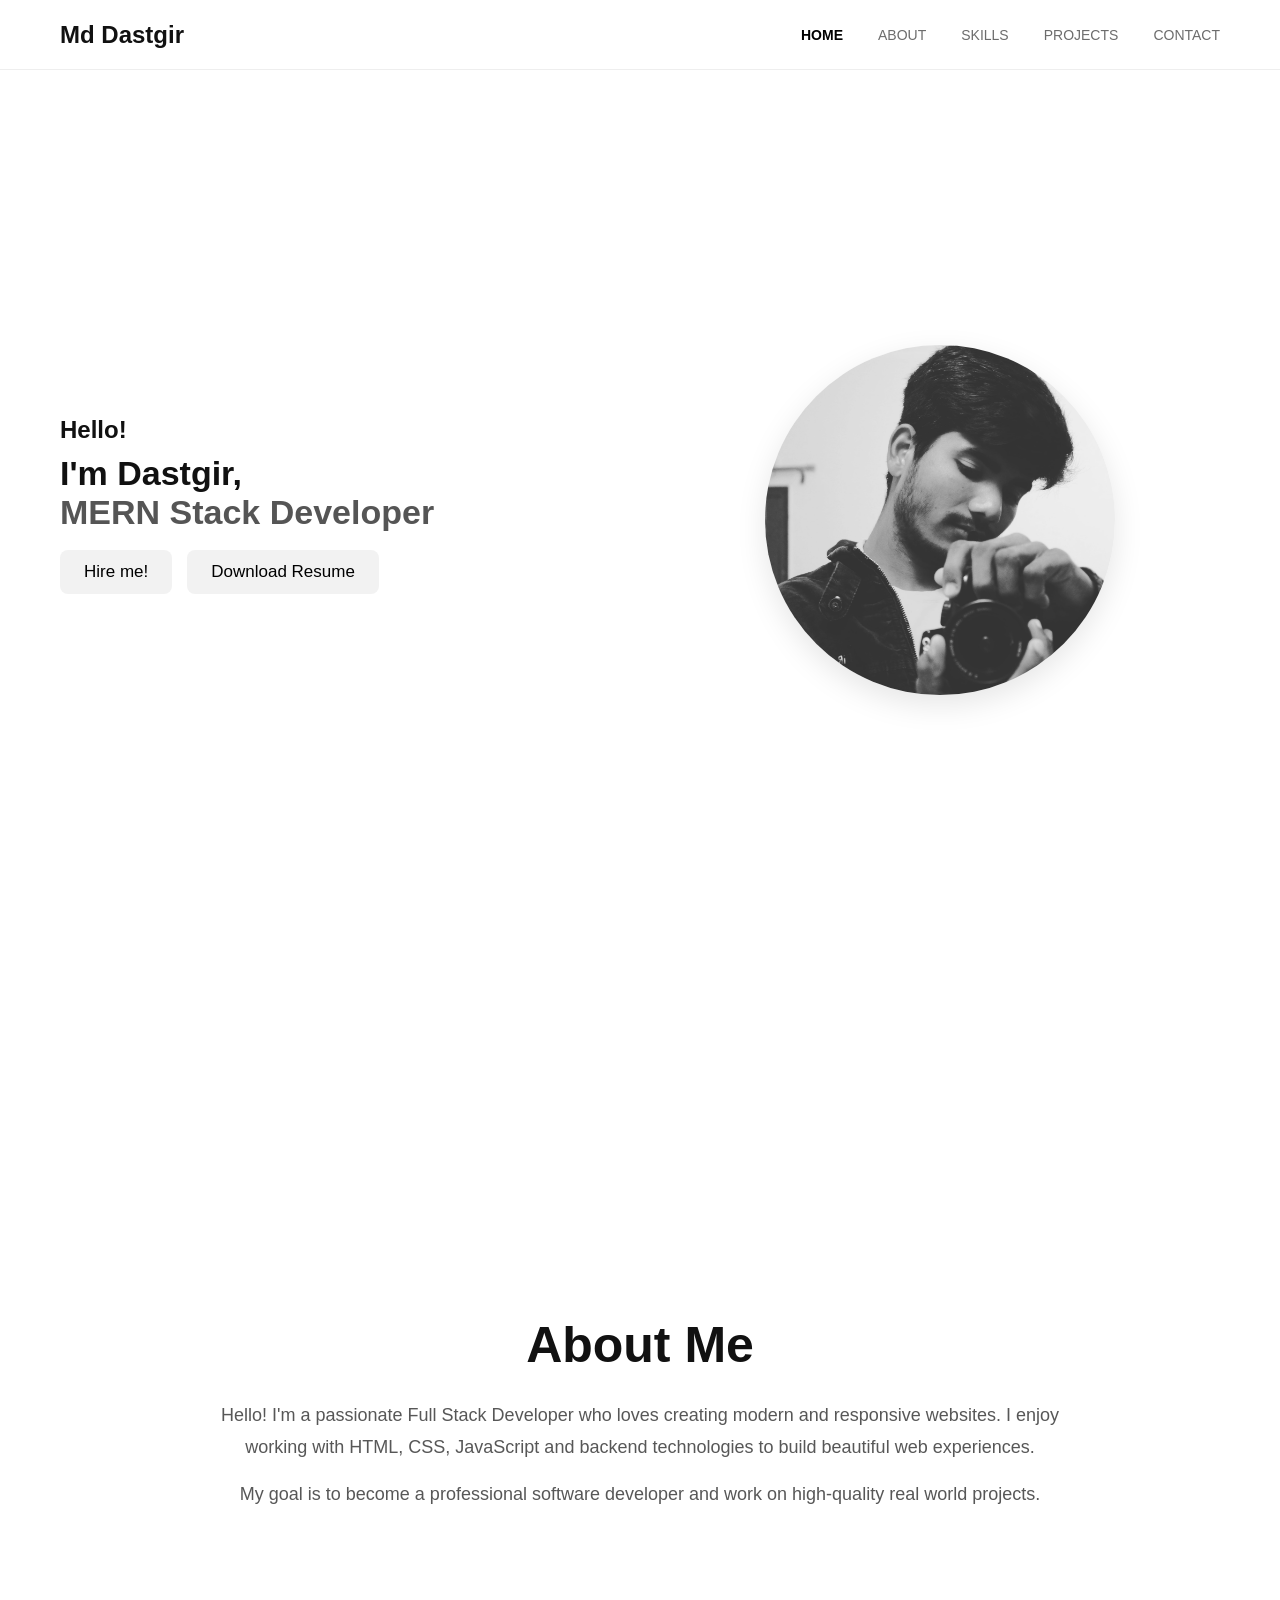
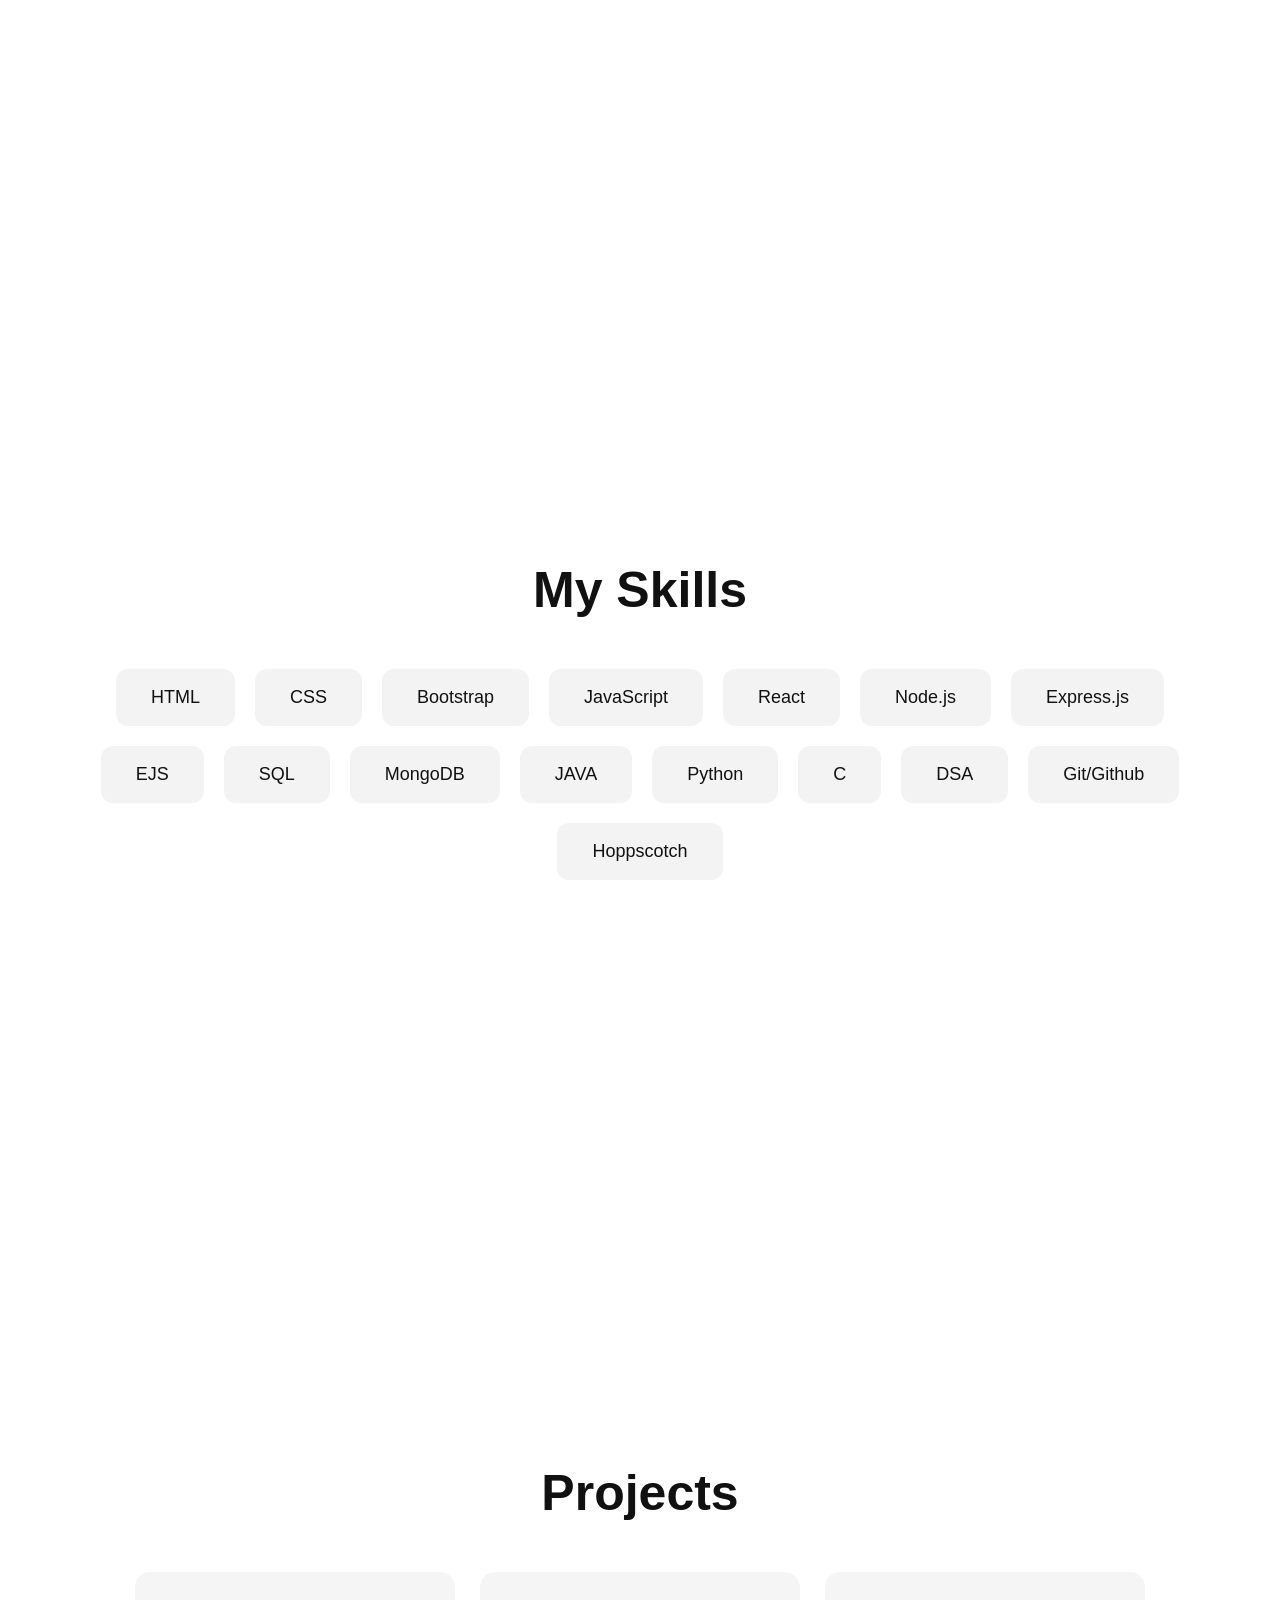
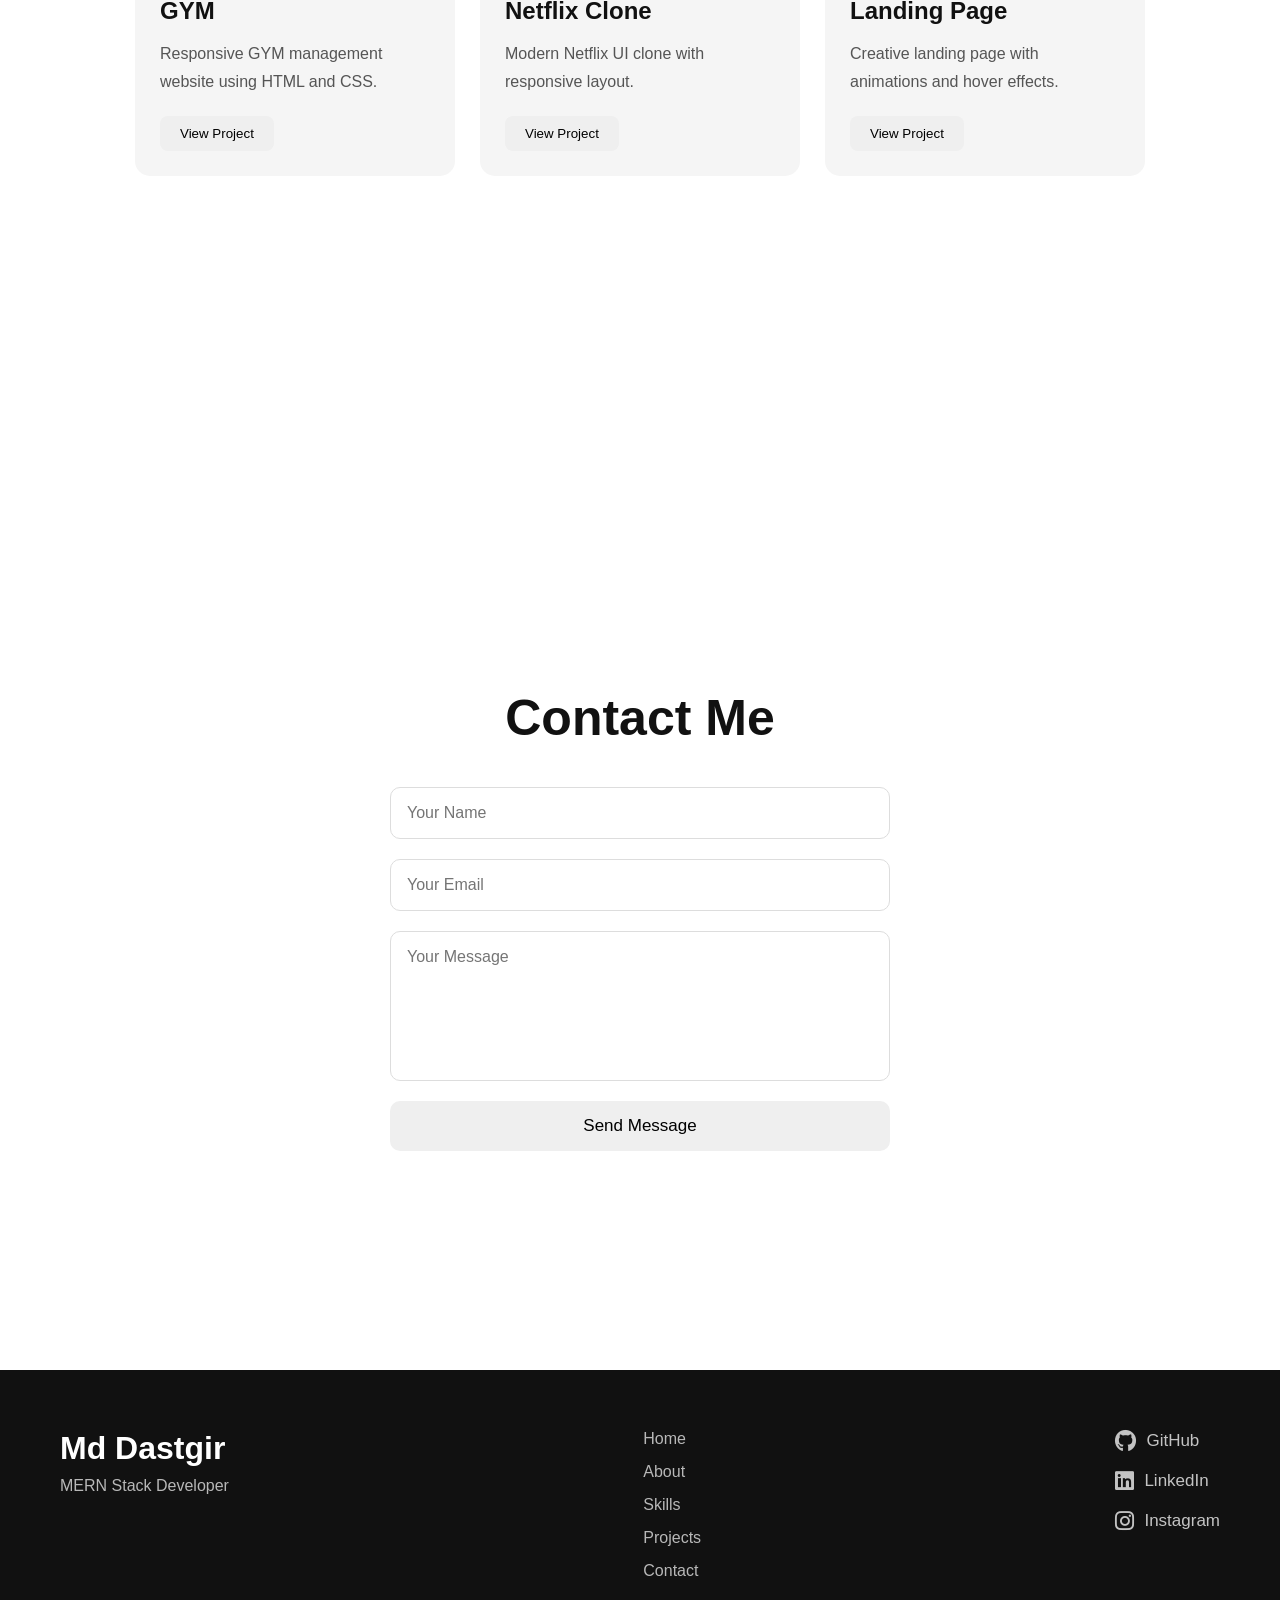
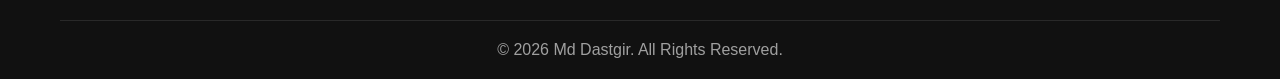
==== index.html @ e944883c "This is the first commit for this project" ====
<!DOCTYPE html>
<html lang="en">
<head>
    <meta charset="UTF-8">
    <meta name="viewport" content="width=device-width, initial-scale=1.0">
    <title>my-portfolio</title>
    <link rel="stylesheet" href="https://cdnjs.cloudflare.com/ajax/libs/font-awesome/6.5.1/css/all.min.css">
    <link rel="stylesheet" href="style.css">
</head>
<body>
    <!-- Header Section -->
    <header>
        <div><h2>Md Dastgir</h2></div>
        <nav>
            <a href="#home" id="active">HOME</a>
            <a href="#about">ABOUT</a>
            <a href="#skills">SKILLS</a>
            <a href="#projects">PROJECTS</a> 
            <a href="#contact">CONTACT</a>
        </nav>
    </header>

    <!-- Home Section -->
     <section id="home">
        <div style="width: 50%;">
            <div class="content">
                <h2 style="margin-bottom: 10px;">Hello!</h2>
                <h1>I'm Dastgir, <br> <span>MERN Stack Developer</span></h1>
                <!-- <p>
                    Passionate full stack developer focused on creating modern,
                    responsive and user-friendly websites using MERN technologies.
                    I love building creative and real-world web applications.
                </p> -->
            </div>
            <div class="ctabtn">
                <button>Hire me!</button>
                <button>Download Resume</button>
            </div>
        </div>
        <div style="width: 50%;" class="image">
            <img src="my_image.jpg" alt="">
        </div>
     </section>


     <!-- About Section -->
    <section id="about">

        <div class="about-content">
            <h1>About Me</h1>

            <p>
                Hello! I'm a passionate Full Stack Developer who loves creating
                modern and responsive websites. I enjoy working with HTML, CSS,
                JavaScript and backend technologies to build beautiful web
                experiences.
            </p>

            <p>
                My goal is to become a professional software developer and work on
                high-quality real world projects.
            </p>
        </div>

    </section>


    <!-- Skills Section -->
    <section id="skills">

        <div class="skills-content">
            <h1>My Skills</h1>

            <div class="skill-box">

                <div class="skill-card">HTML</div>
                <div class="skill-card">CSS</div>
                <div class="skill-card">Bootstrap</div>
                <div class="skill-card">JavaScript</div>
                <div class="skill-card">React</div>
                <div class="skill-card">Node.js</div>
                <div class="skill-card">Express.js</div>
                <div class="skill-card">EJS</div>
                <div class="skill-card">SQL</div>
                <div class="skill-card">MongoDB</div>
                <div class="skill-card">JAVA</div>
                <div class="skill-card">Python</div>
                <div class="skill-card">C</div>
                <div class="skill-card">DSA</div>
                <div class="skill-card">Git/Github</div>
                <div class="skill-card">Hoppscotch</div>

            </div>
        </div>

    </section>


    <!-- Projects Section -->
    <section id="projects">

        <div class="projects-content">

            <h1>Projects</h1>

            <div class="project-container">

                <div class="project-card">
                    <h2>GYM</h2>

                    <p>
                        Responsive GYM management website using HTML and CSS.
                    </p>

                    <a href="https://gym-website-page.netlify.app/" target="_blank"><button>View Project</button></a>
                </div>

                <div class="project-card">
                    <h2>Netflix Clone</h2>

                    <p>
                        Modern Netflix UI clone with responsive layout.
                    </p>

                    <button>View Project</button>
                </div>

                <div class="project-card">
                    <h2>Landing Page</h2>

                    <p>
                        Creative landing page with animations and hover effects.
                    </p>

                    <button>View Project</button>
                </div>

            </div>

        </div>

    </section>


    <!-- Contact Section -->
    <section id="contact">

        <div class="contact-content">

            <h1>Contact Me</h1>

            <form>

                <input type="text" placeholder="Your Name">

                <input type="email" placeholder="Your Email">

                <textarea placeholder="Your Message"></textarea>

                <button type="submit">Send Message</button>

            </form>

        </div>

    </section>


    <!-- Footer Section -->
    <footer>

        <div class="footer-content">

            <div class="footer-logo">
                <h2>Md Dastgir</h2>
                <p>MERN Stack Developer</p>
            </div>

            <div class="footer-links">
                <a href="#home">Home</a>
                <a href="#about">About</a>
                <a href="#skills">Skills</a>
                <a href="#projects">Projects</a>
                <a href="#contact">Contact</a>
            </div>

            <div class="footer-social">

                <a href="https://github.com/md-dastgir" target="_blank">
                    <i class="fa-brands fa-github"></i> GitHub
                </a>

                <a href="https://www.linkedin.com/in/md-dastgir" target="_blank">
                    <i class="fa-brands fa-linkedin"></i> LinkedIn
                </a>

                <a href="https://www.instagram.com/itsme_atif89?igsh=MXRnMnp3eXRrcmNwdQ%3D%3D&utm_source=qr" target="_blank">
                    <i class="fa-brands fa-instagram"></i> Instagram
                </a>

            </div>

        </div>

        <div class="footer-bottom">
            <p>© 2026 Md Dastgir. All Rights Reserved.</p>
        </div>

    </footer>
</body>
</html>
---- style.css ----
/* =========================
   Global Styling
========================= */

*{
    margin: 0;
    padding: 0;
    box-sizing: border-box;
    font-family: 'Segoe UI', Tahoma, Geneva, Verdana, sans-serif;
}

html{
    scroll-behavior: smooth;
}

body{
    background: #ffffff;
    color: #111;
}


/* =========================
   Header
========================= */

header{
    width: 100%;
    height: 70px;

    display: flex;
    justify-content: space-between;
    align-items: center;

    padding: 0px 60px;

    position: sticky;
    top: 0;

    background: rgba(255,255,255,0.55);
    backdrop-filter: blur(10px);

    border-bottom: 1px solid #eee;

    z-index: 1000;
}

.logo h1{
    font-size: 28px;
    cursor: pointer;
}

header nav{
    display: flex;
    gap: 35px;
}

nav a{
    text-decoration: none;
    color: rgba(45,45,45,0.7);

    font-size: 14px;

    transition:
        color 0.3s ease,
        transform 0.3s ease;
}

nav a#active{
    color: black;
    font-weight: 600;
}

nav a:hover{
    color: black;
    transform: scale(1.05);
}


/* =========================
   Common Section Styling
========================= */

section{
    min-height: 100vh;
    padding: 90px 60px;
}


/* =========================
   Home Section
========================= */

#home{
    display: flex;
    justify-content: space-between;
    align-items: center;

    gap: 40px;
}

.content{
    width: 50%;
    margin-top: 50px;
}

/* Name + Profession */

.content h1{
    font-size: 34px;
    font-weight: 700;
    white-space: nowrap;
    margin-bottom: 18px;
}

/* MERN Stack Developer Color */
.content span{
    color: #555;
}

/* Paragraph */

.content p{
    width: 150%;

    font-size: 16px;
    line-height: 24px;

    color: rgba(45,45,45,0.8);

    margin-bottom: 30px;
}


/* Buttons */

.ctabtn{
    display: flex;
    gap: 15px;
    margin-bottom: 80px;
}

.ctabtn button{
    padding: 12px 24px;

    border: none;
    border-radius: 8px;

    font-size: 17px;
    cursor: pointer;

    background: #f2f2f2;

    transition:
        background-color 0.3s ease,
        color 0.3s ease,
        transform 0.3s ease;
}

.ctabtn button:hover{
    background: black;
    color: white;

    transform: scale(1.05);
}


/* Hero Image */

.image{
    width: 50%;

    display: flex;
    justify-content: center;
    align-items: center;
}

.image img{
    width: 350px;
    height: 350px;

    object-fit: cover;

    border-radius: 50%;

    box-shadow: 0px 10px 30px rgba(0,0,0,0.1);

    transition: transform 0.4s ease;
}

.image img:hover{
    transform: scale(1.04);
}


/* =========================
   About Section
========================= */

#about{
    display: flex;
    justify-content: center;
    align-items: center;

    text-align: center;
}

.about-content{
    width: 75%;
}

.about-content h1{
    font-size: 50px;
    margin-bottom: 25px;
}

.about-content p{
    font-size: 18px;
    line-height: 32px;

    color: rgba(45,45,45,0.8);

    margin-bottom: 15px;
}


/* =========================
   Skills Section
========================= */

#skills{
    display: flex;
    justify-content: center;
    align-items: center;

    flex-direction: column;
}

.skills-content h1{
    font-size: 50px;
    margin-bottom: 50px;

    text-align: center;
}

.skill-box{
    display: flex;
    justify-content: center;
    flex-wrap: wrap;

    gap: 20px;
}

.skill-card{
    padding: 18px 35px;

    background: #f3f3f3;

    border-radius: 12px;

    font-size: 18px;

    cursor: pointer;

    transition: all 0.3s ease;
}

.skill-card:hover{
    background: black;
    color: white;

    transform: translateY(-5px);
}


/* =========================
   Projects Section
========================= */

#projects{
    display: flex;
    justify-content: center;
    align-items: center;

    flex-direction: column;
}

.projects-content h1{
    font-size: 50px;
    margin-bottom: 50px;

    text-align: center;
}

.project-container{
    display: flex;
    justify-content: center;
    flex-wrap: wrap;

    gap: 25px;
}

.project-card{
    width: 320px;

    padding: 25px;

    border-radius: 15px;

    background: #f5f5f5;

    transition: all 0.3s ease;
}

.project-card:hover{
    transform: translateY(-8px);

    box-shadow: 0px 10px 25px rgba(0,0,0,0.08);
}

.project-card h2{
    margin-bottom: 15px;
}

.project-card p{
    line-height: 28px;

    color: rgba(45,45,45,0.8);

    margin-bottom: 20px;
}

.project-card button{
    padding: 10px 20px;

    border: none;
    border-radius: 8px;

    cursor: pointer;

    transition: all 0.3s ease;
}

.project-card button:hover{
    background: black;
    color: white;
}


/* =========================
   Contact Section
========================= */

#contact{
    display: flex;
    justify-content: center;
    align-items: center;
}

.contact-content{
    width: 500px;
}

.contact-content h1{
    font-size: 50px;

    text-align: center;

    margin-bottom: 40px;
}

form{
    display: flex;
    flex-direction: column;

    gap: 20px;
}

form input,
form textarea{
    padding: 16px;

    border: 1px solid #ddd;
    border-radius: 10px;

    outline: none;

    font-size: 16px;

    transition: border 0.3s ease;
}

form input:focus,
form textarea:focus{
    border-color: black;
}

form textarea{
    resize: none;
    height: 150px;
}

form button{
    padding: 15px;

    border: none;
    border-radius: 10px;

    font-size: 17px;

    cursor: pointer;

    transition: all 0.3s ease;
}

form button:hover{
    background: black;
    color: white;
}


/* =========================
   Responsive Design
========================= */

@media(max-width: 900px){

    header{
        padding: 0px 20px;
    }

    section{
        padding: 80px 25px;
    }

    #home{
        flex-direction: column;
        justify-content: center;

        text-align: center;
    }

    .content{
        width: 100%;
    }

    .image{
        width: 100%;
    }

    .content h1{
        font-size: 45px;
    }

    .about-content{
        width: 100%;
    }

    .ctabtn{
        justify-content: center;
    }

    .contact-content{
        width: 100%;
    }
}

/* =========================
   Footer Section
========================= */

footer{
    width: 100%;

    background: #111;
    color: white;

    padding: 60px 60px 20px;
}


/* Footer Main Content */

.footer-content{
    display: flex;
    justify-content: space-between;
    align-items: flex-start;

    flex-wrap: wrap;

    gap: 40px;

    margin-bottom: 40px;
}


/* Logo */

.footer-logo h2{
    font-size: 32px;
    margin-bottom: 10px;
}

.footer-logo p{
    color: rgba(255,255,255,0.7);
}


/* Footer Links */

.footer-links{
    display: flex;
    flex-direction: column;

    gap: 15px;
}

.footer-links a{
    text-decoration: none;
    color: rgba(255,255,255,0.7);

    transition: all 0.3s ease;
}

.footer-links a:hover{
    color: white;
    transform: translateX(5px);
}


/* Social Links */

.footer-social{
    display: flex;
    flex-direction: column;
    gap: 18px;
}

.footer-social a{
    text-decoration: none;
    color: rgba(255,255,255,0.75);

    font-size: 17px;

    display: flex;
    align-items: center;
    gap: 10px;

    transition: all 0.3s ease;
}

.footer-social a i{
    font-size: 22px;
}

.footer-social a:hover{
    color: white;
    transform: translateX(6px);
}


/* Bottom */

.footer-bottom{
    border-top: 1px solid rgba(255,255,255,0.1);

    padding-top: 20px;

    text-align: center;
}

.footer-bottom p{
    color: rgba(255,255,255,0.6);
}


/* Responsive */

@media(max-width: 768px){

    .footer-content{
        flex-direction: column;
    }

    footer{
        padding: 50px 25px 20px;
    }
}
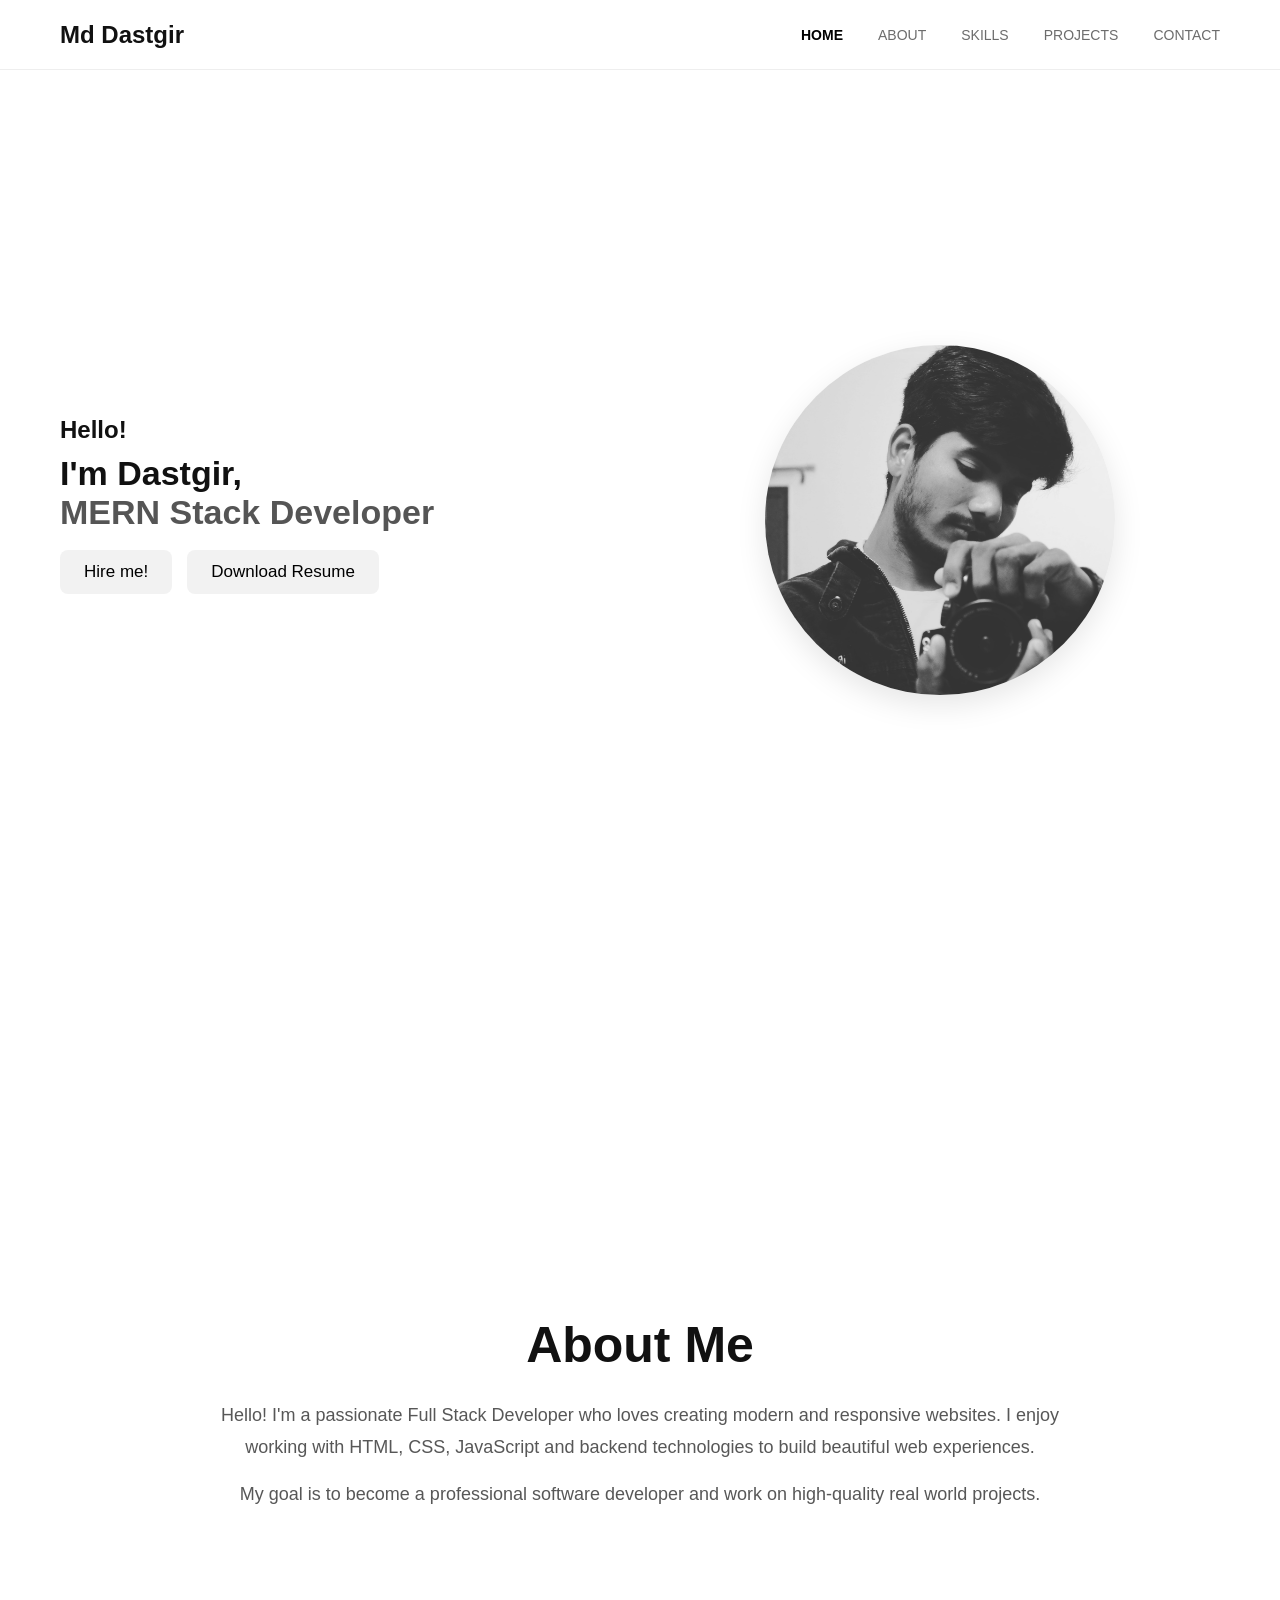
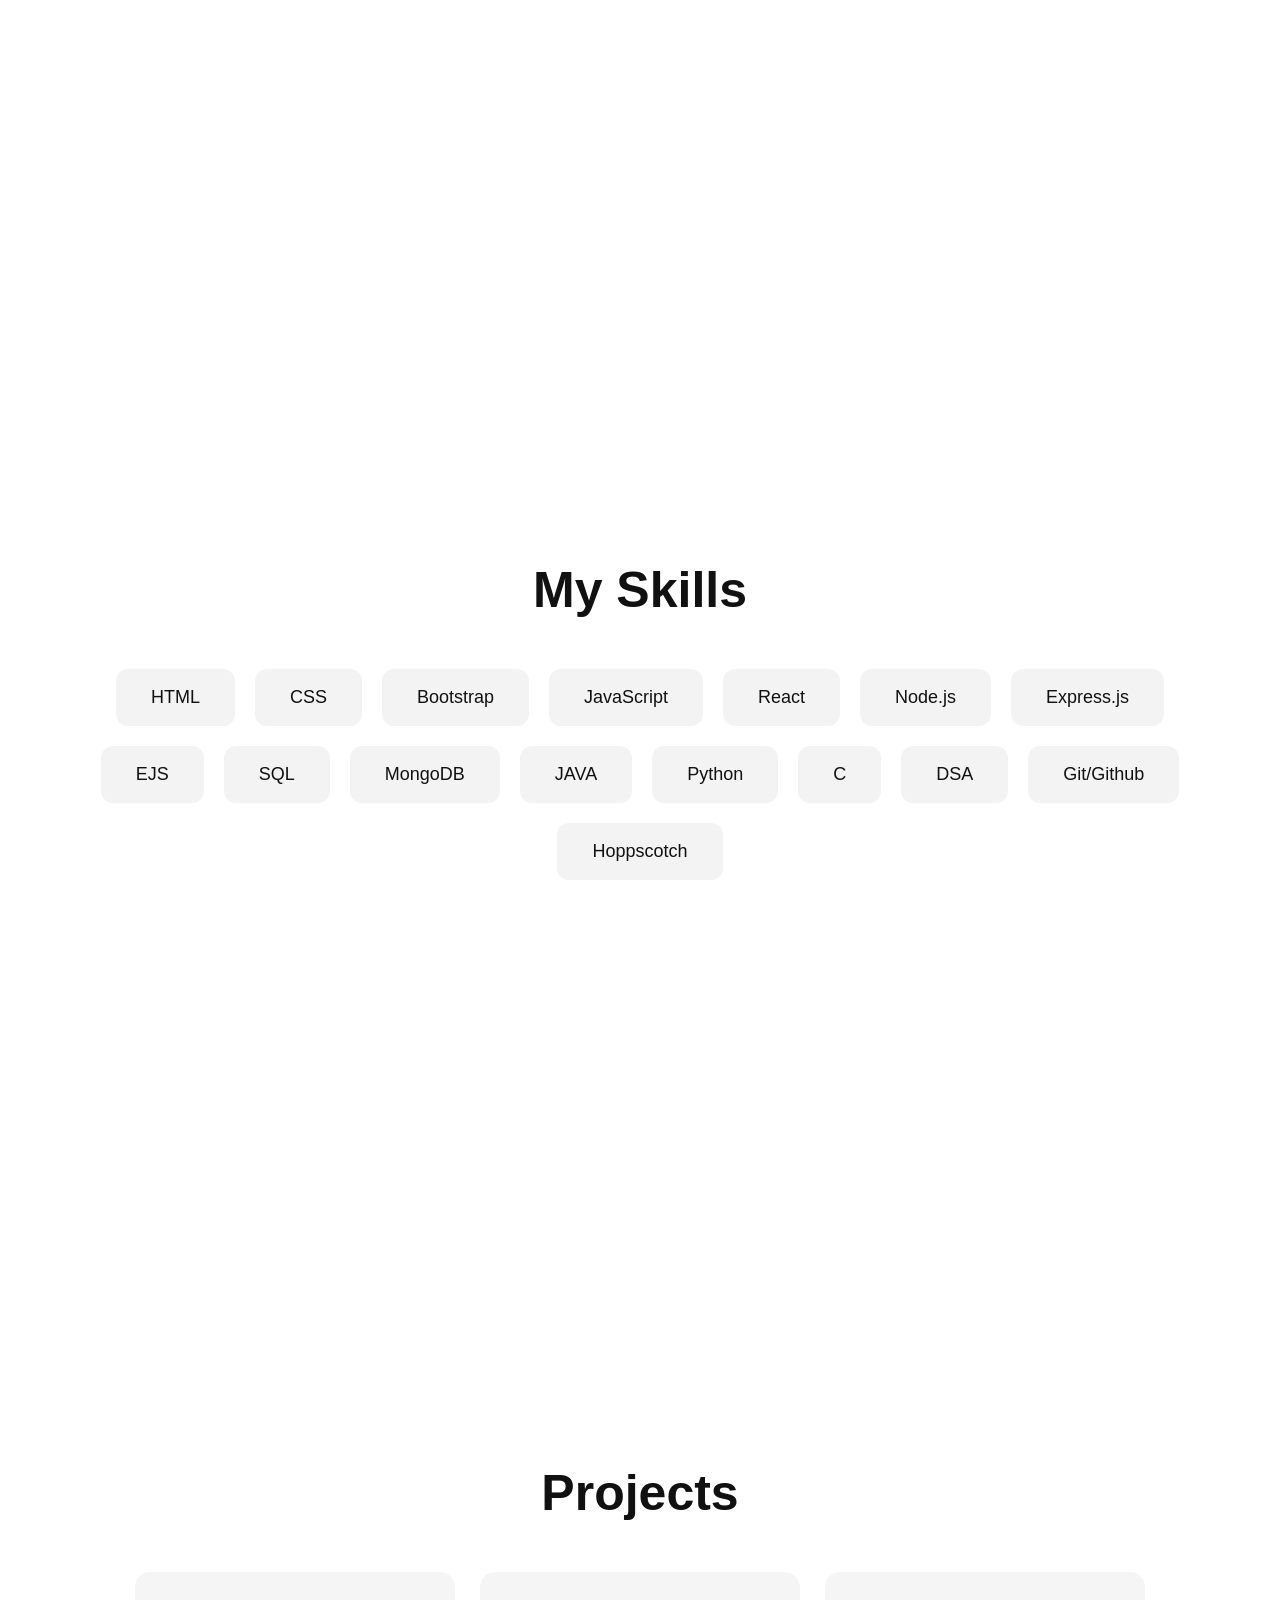
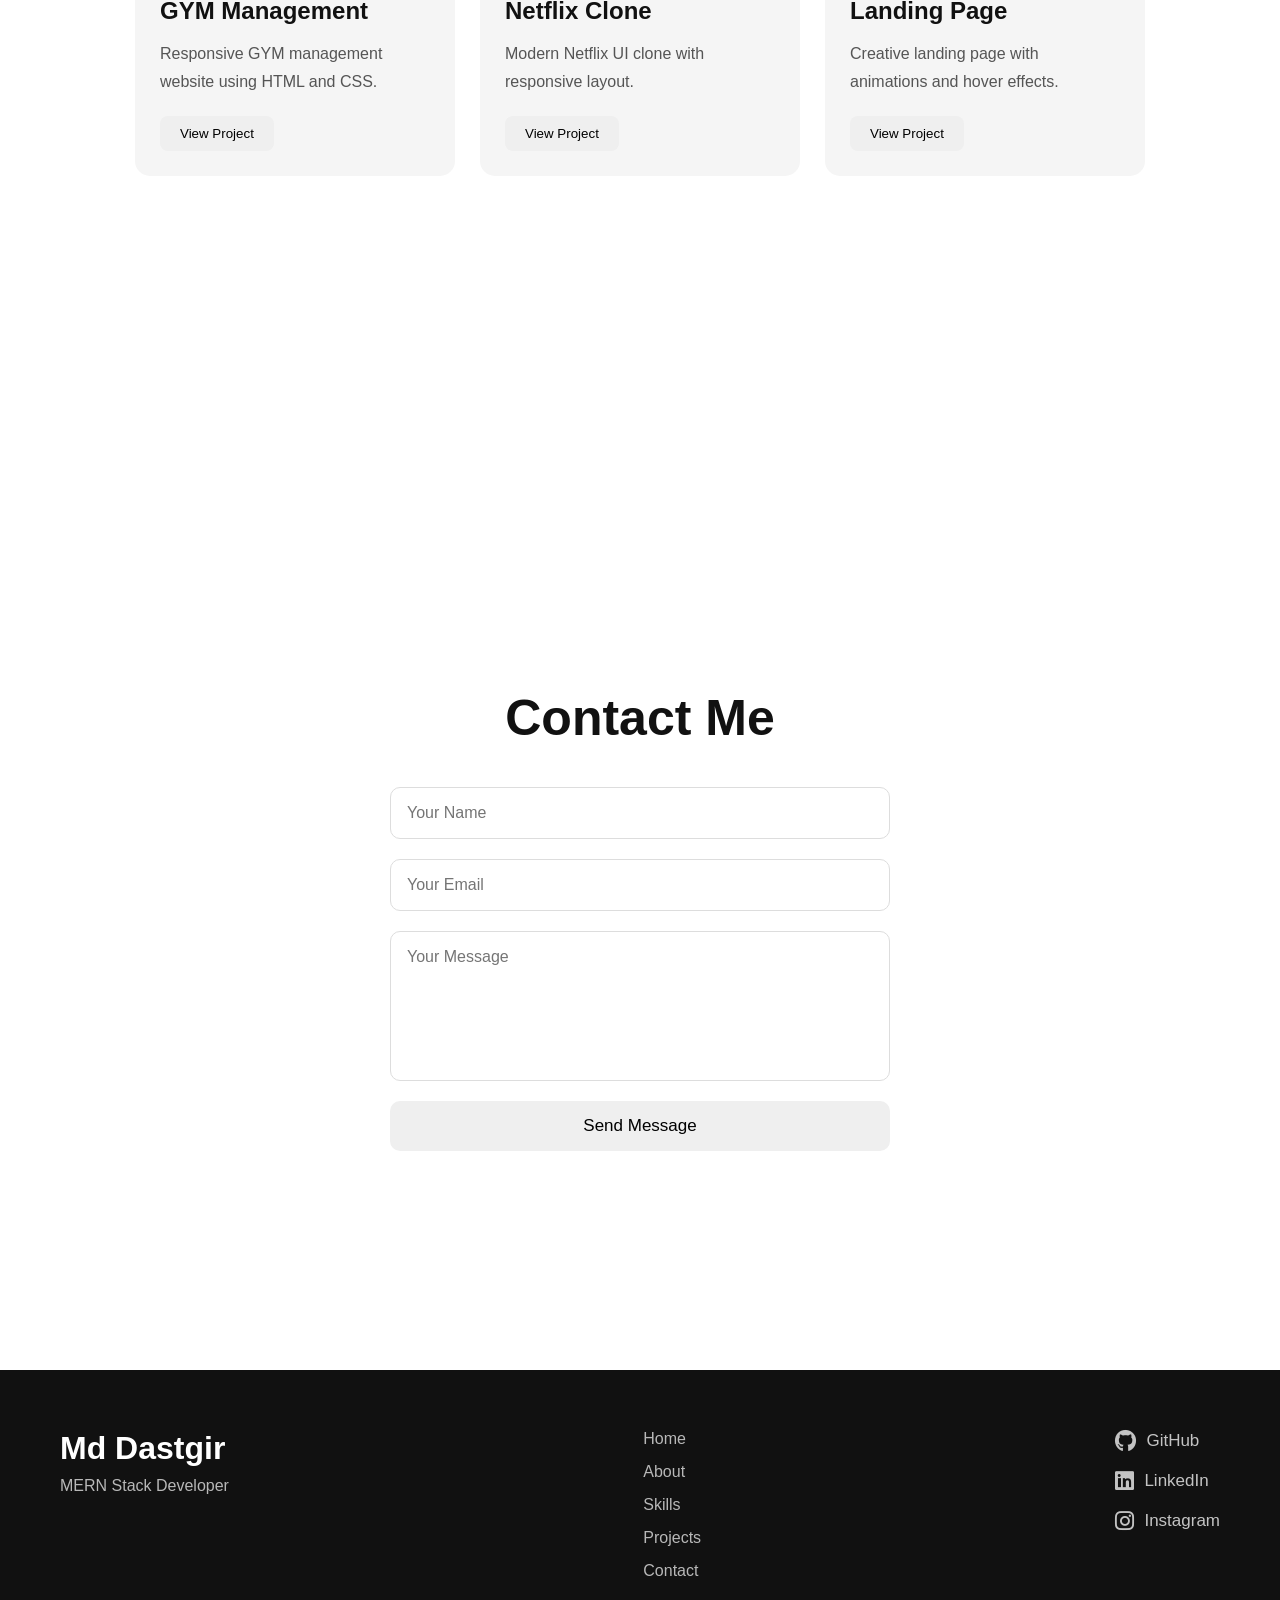
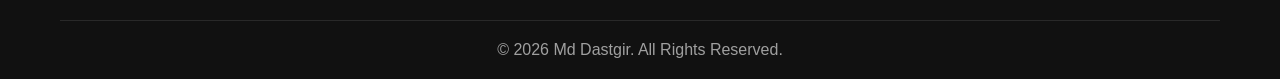
==== commit 98d0301b: "Add resume link." ====
--- a/index.html
+++ b/index.html
@@ -26,15 +26,12 @@
             <div class="content">
                 <h2 style="margin-bottom: 10px;">Hello!</h2>
                 <h1>I'm Dastgir, <br> <span>MERN Stack Developer</span></h1>
-                <!-- <p>
-                    Passionate full stack developer focused on creating modern,
-                    responsive and user-friendly websites using MERN technologies.
-                    I love building creative and real-world web applications.
-                </p> -->
             </div>
             <div class="ctabtn">
                 <button>Hire me!</button>
-                <button>Download Resume</button>
+                <a href="https://drive.google.com/file/d/1W3upZsmab03hJfw6yoPlPda-sD8tI8tz/view?usp=sharing" target="_blank">
+                    <button>Download Resume</button>
+                </a> 
             </div>
         </div>
         <div style="width: 50%;" class="image">
@@ -106,7 +103,7 @@
             <div class="project-container">
 
                 <div class="project-card">
-                    <h2>GYM</h2>
+                    <h2>GYM Management</h2>
 
                     <p>
                         Responsive GYM management website using HTML and CSS.
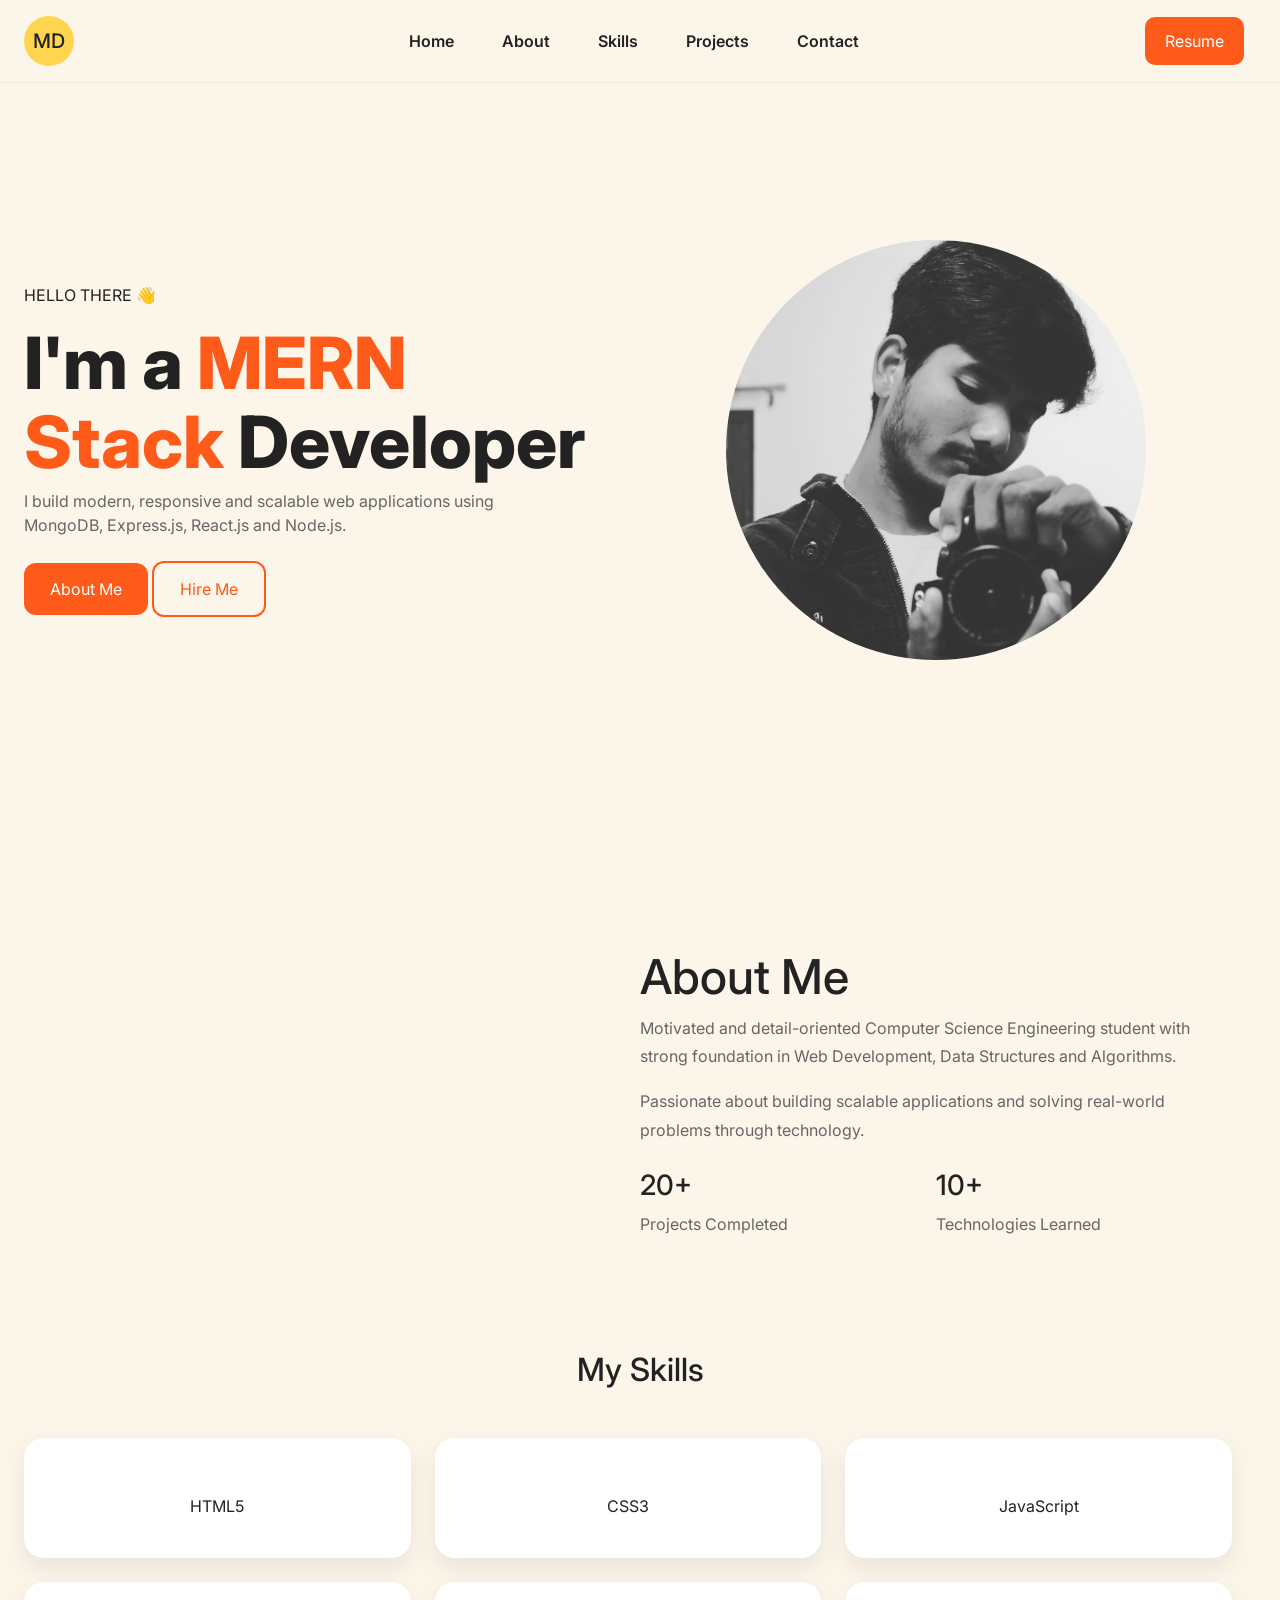
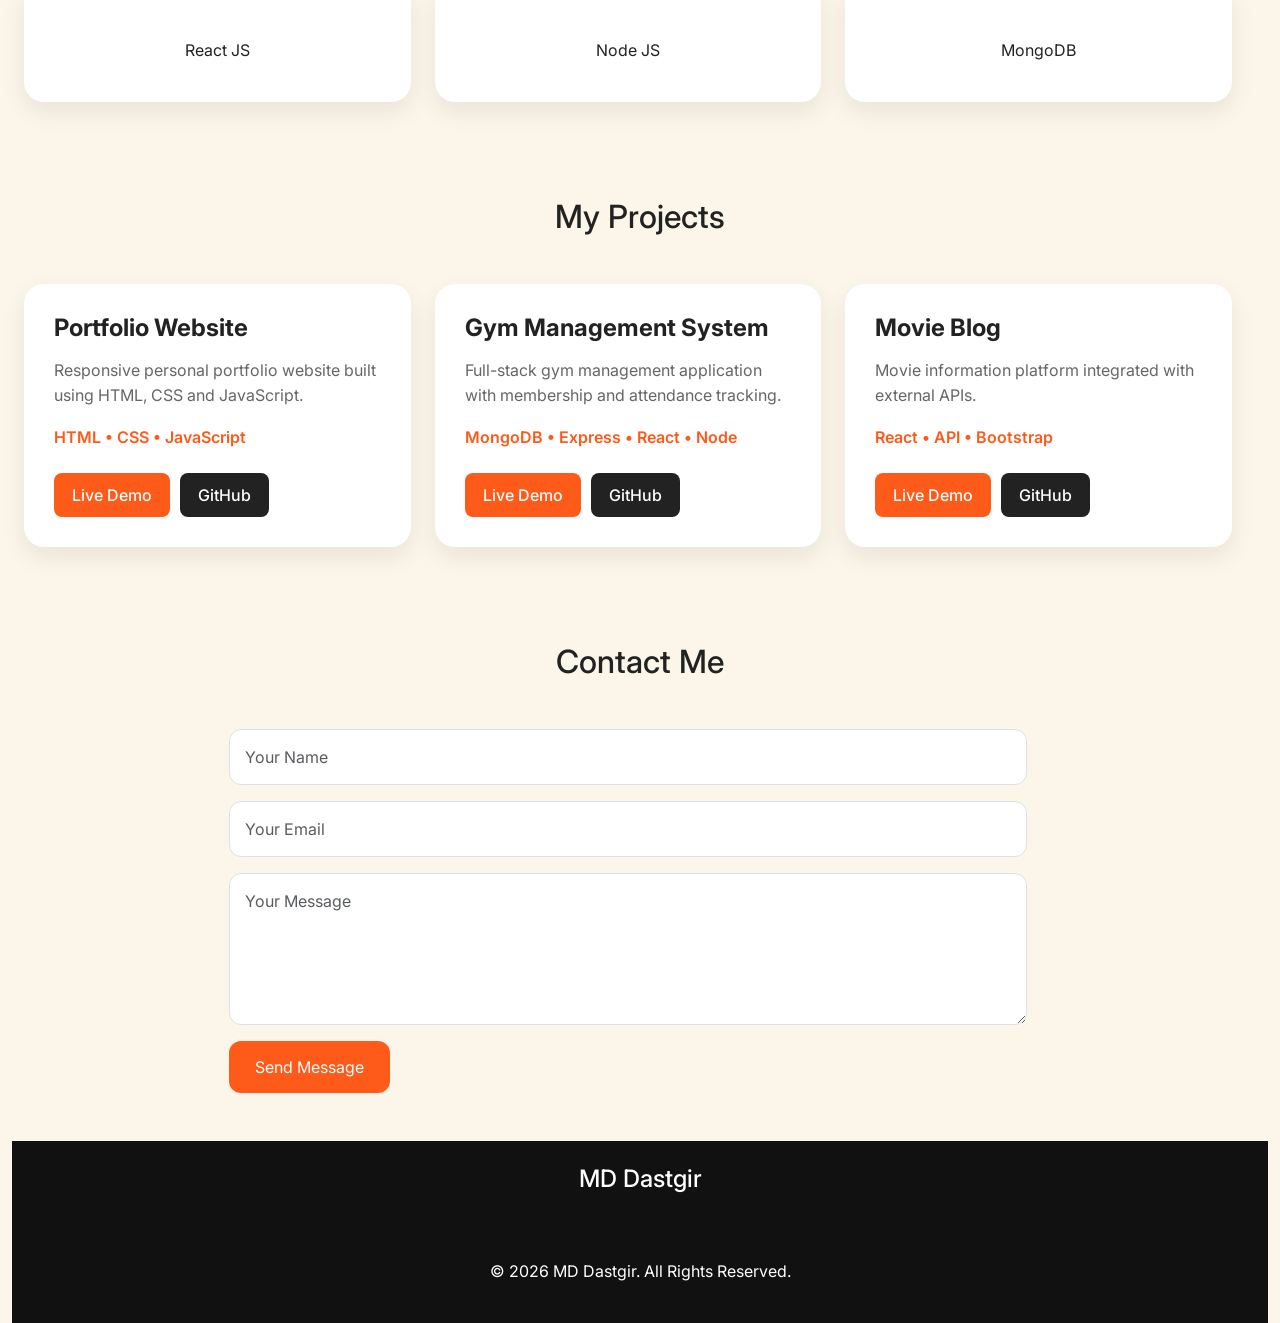
==== commit 3d144ed8: "Change all UI" ====
--- a/index.html
+++ b/index.html
@@ -1,135 +1,222 @@
 <!DOCTYPE html>
 <html lang="en">
+
 <head>
     <meta charset="UTF-8">
     <meta name="viewport" content="width=device-width, initial-scale=1.0">
-    <title>my-portfolio</title>
-    <link rel="stylesheet" href="https://cdnjs.cloudflare.com/ajax/libs/font-awesome/6.5.1/css/all.min.css">
-    <link rel="stylesheet" href="style.css">
+    <title>MD Dastgir Portfolio</title>
+
+    <!-- Google Font -->
+    <link href="https://fonts.googleapis.com/css2?family=Inter:wght@100..900&display=swap" rel="stylesheet">
+
+    <!-- Bootstrap -->
+    <link href="https://cdn.jsdelivr.net/npm/bootstrap@5.3.8/dist/css/bootstrap.min.css" rel="stylesheet">
+
+    <!-- Font Awesome -->
+    <link rel="stylesheet"
+        href="https://cdnjs.cloudflare.com/ajax/libs/font-awesome/7.0.1/css/all.min.css">
+
+    <link rel="stylesheet" href="css/style.css">
 </head>
-<body>
-    <!-- Header Section -->
-    <header>
-        <div><h2>Md Dastgir</h2></div>
-        <nav>
-            <a href="#home" id="active">HOME</a>
-            <a href="#about">ABOUT</a>
-            <a href="#skills">SKILLS</a>
-            <a href="#projects">PROJECTS</a> 
-            <a href="#contact">CONTACT</a>
-        </nav>
+
+<body class="container-fluid">
+
+    <!-- ================= HEADER ================= -->
+
+    <header class="container py-3 ps-4">
+        <div class="row align-items-center">
+
+            <div class="col-lg-3 col-6">
+                <div class="logo">
+                    <h2>MD</h2>
+                </div>
+            </div>
+
+            <div class="col-lg-6 d-none d-lg-block">
+                <nav class="d-flex justify-content-center gap-5">
+                    <a href="#home">Home</a>
+                    <a href="#about">About</a>
+                    <a href="#skills">Skills</a>
+                    <a href="#projects">Projects</a>
+                    <a href="#contact">Contact</a>
+                </nav>
+            </div>
+
+            <div class="col-lg-3 d-none d-lg-flex justify-content-end">
+                <button class="resume-btn">
+                    <i class="fa-solid fa-download"></i>
+                    Resume
+                </button>
+            </div>
+
+            <!-- Mobile Hamburger -->
+            <div class="col-6 d-lg-none text-end">
+                <button class="btn">
+                    <i class="fa-solid fa-bars fs-3"></i>
+                </button>
+            </div>
+
+        </div>
     </header>
 
-    <!-- Home Section -->
-     <section id="home">
-        <div style="width: 50%;">
-            <div class="content">
-                <h2 style="margin-bottom: 10px;">Hello!</h2>
-                <h1>I'm Dastgir, <br> <span>MERN Stack Developer</span></h1>
-            </div>
-            <div class="ctabtn">
-                <button>Hire me!</button>
-                <a href="https://drive.google.com/file/d/1W3upZsmab03hJfw6yoPlPda-sD8tI8tz/view?usp=sharing" target="_blank">
-                    <button>Download Resume</button>
-                </a> 
-            </div>
-        </div>
-        <div style="width: 50%;" class="image">
-            <img src="my_image.jpg" alt="">
-        </div>
-     </section>
-
-
-     <!-- About Section -->
-    <section id="about">
-
-        <div class="about-content">
-            <h1>About Me</h1>
-
-            <p>
-                Hello! I'm a passionate Full Stack Developer who loves creating
-                modern and responsive websites. I enjoy working with HTML, CSS,
-                JavaScript and backend technologies to build beautiful web
-                experiences.
-            </p>
-
-            <p>
-                My goal is to become a professional software developer and work on
-                high-quality real world projects.
-            </p>
-        </div>
-
+    <!-- ================= HERO ================= -->
+
+    <section id="home" class="hero-section">
+        <div class="container">
+
+            <div class="row align-items-center min-vh-100">
+
+                <div class="col-lg-6">
+
+                    <p class="small-title">
+                        HELLO THERE 👋
+                    </p>
+
+                    <h1 class="hero-title">
+                        I'm a <span>MERN Stack</span>
+                        Developer
+                    </h1>
+
+                    <p class="hero-text">
+                        I build modern, responsive and scalable web applications
+                        using MongoDB, Express.js, React.js and Node.js.
+                    </p>
+
+                    <div class="mt-4">
+                        <button class="main-btn">
+                            About Me
+                        </button>
+
+                        <button class="secondary-btn">
+                            Hire Me
+                        </button>
+                    </div>
+
+                </div>
+
+                <div class="col-lg-6 text-center">
+
+                    <div class="hero-image-wrapper">
+
+                        <div class="circle-bg">
+                            <img src="images/my_image.jpg"
+                                alt="profile"
+                                class="hero-image">
+                        </div>
+                    </div>
+
+                </div>
+
+            </div>
+
+        </div>
     </section>
 
-
-    <!-- Skills Section -->
-    <section id="skills">
-
-        <div class="skills-content">
-            <h1>My Skills</h1>
-
-            <div class="skill-box">
-
-                <div class="skill-card">HTML</div>
-                <div class="skill-card">CSS</div>
-                <div class="skill-card">Bootstrap</div>
-                <div class="skill-card">JavaScript</div>
-                <div class="skill-card">React</div>
-                <div class="skill-card">Node.js</div>
-                <div class="skill-card">Express.js</div>
-                <div class="skill-card">EJS</div>
-                <div class="skill-card">SQL</div>
-                <div class="skill-card">MongoDB</div>
-                <div class="skill-card">JAVA</div>
-                <div class="skill-card">Python</div>
-                <div class="skill-card">C</div>
-                <div class="skill-card">DSA</div>
-                <div class="skill-card">Git/Github</div>
-                <div class="skill-card">Hoppscotch</div>
-
-            </div>
+    <!-- ================= ABOUT ================= -->
+
+    <section id="about" class="py-5">
+
+        <div class="container">
+
+            <div class="row align-items-center">
+
+                <div class="col-lg-6">
+                    <img src="images/about.svg"
+                        class="img-fluid"
+                        alt="">
+                </div>
+
+                <div class="col-lg-6">
+
+                    <h2>
+                        About Me
+                    </h2>
+
+                    <p>
+                        Motivated and detail-oriented Computer Science
+                        Engineering student with strong foundation in
+                        Web Development, Data Structures and Algorithms.
+                    </p>
+
+                    <p>
+                        Passionate about building scalable applications
+                        and solving real-world problems through technology.
+                    </p>
+
+                    <div class="row mt-4">
+
+                        <div class="col-6">
+                            <h3>20+</h3>
+                            <p>Projects Completed</p>
+                        </div>
+
+                        <div class="col-6">
+                            <h3>10+</h3>
+                            <p>Technologies Learned</p>
+                        </div>
+
+                    </div>
+
+                </div>
+
+            </div>
+
         </div>
 
     </section>
 
-
-    <!-- Projects Section -->
-    <section id="projects">
-
-        <div class="projects-content">
-
-            <h1>Projects</h1>
-
-            <div class="project-container">
-
-                <div class="project-card">
-                    <h2>GYM Management</h2>
-
-                    <p>
-                        Responsive GYM management website using HTML and CSS.
-                    </p>
-
-                    <a href="https://gym-website-page.netlify.app/" target="_blank"><button>View Project</button></a>
-                </div>
-
-                <div class="project-card">
-                    <h2>Netflix Clone</h2>
-
-                    <p>
-                        Modern Netflix UI clone with responsive layout.
-                    </p>
-
-                    <button>View Project</button>
-                </div>
-
-                <div class="project-card">
-                    <h2>Landing Page</h2>
-
-                    <p>
-                        Creative landing page with animations and hover effects.
-                    </p>
-
-                    <button>View Project</button>
+    <!-- ================= SKILLS ================= -->
+
+    <section id="skills" class="py-5">
+
+        <div class="container">
+
+            <h2 class="text-center mb-5">
+                My Skills
+            </h2>
+
+            <div class="row g-4">
+
+                <div class="col-md-4">
+                    <div class="skill-card">
+                        <i class="fa-brands fa-html5"></i>
+                        HTML5
+                    </div>
+                </div>
+
+                <div class="col-md-4">
+                    <div class="skill-card">
+                        <i class="fa-brands fa-css3-alt"></i>
+                        CSS3
+                    </div>
+                </div>
+
+                <div class="col-md-4">
+                    <div class="skill-card">
+                        <i class="fa-brands fa-js"></i>
+                        JavaScript
+                    </div>
+                </div>
+
+                <div class="col-md-4">
+                    <div class="skill-card">
+                        <i class="fa-brands fa-react"></i>
+                        React JS
+                    </div>
+                </div>
+
+                <div class="col-md-4">
+                    <div class="skill-card">
+                        <i class="fa-brands fa-node-js"></i>
+                        Node JS
+                    </div>
+                </div>
+
+                <div class="col-md-4">
+                    <div class="skill-card">
+                        <i class="fa-solid fa-database"></i>
+                        MongoDB
+                    </div>
                 </div>
 
             </div>
@@ -138,71 +225,198 @@
 
     </section>
 
-
-    <!-- Contact Section -->
-    <section id="contact">
-
-        <div class="contact-content">
-
-            <h1>Contact Me</h1>
-
-            <form>
-
-                <input type="text" placeholder="Your Name">
-
-                <input type="email" placeholder="Your Email">
-
-                <textarea placeholder="Your Message"></textarea>
-
-                <button type="submit">Send Message</button>
-
-            </form>
+    <!-- ================= PROJECTS ================= -->
+
+    <section id="projects" class="py-5">
+
+        <div class="container">
+
+            <h2 class="text-center mb-5">
+                My Projects
+            </h2>
+
+            <div class="row g-4">
+
+                <!-- Project 1 -->
+                <div class="col-lg-4 col-md-6">
+                    <div class="project-card">
+
+                        <h4>Portfolio Website</h4>
+
+                        <p>
+                            Responsive personal portfolio website built using
+                            HTML, CSS and JavaScript.
+                        </p>
+
+                        <span class="tech-stack">
+                            HTML • CSS • JavaScript
+                        </span>
+
+                        <div class="project-btns mt-4">
+
+                            <a href=""
+                            target="_blank"
+                            class="project-btn">
+                                Live Demo
+                            </a>
+
+                            <a href=""
+                            target="_blank"
+                            class="project-btn github-btn">
+                                GitHub
+                            </a>
+
+                        </div>
+
+                    </div>
+                </div>
+
+                <!-- Project 2 -->
+                <div class="col-lg-4 col-md-6">
+                    <div class="project-card">
+
+                        <h4>Gym Management System</h4>
+
+                        <p>
+                            Full-stack gym management application with
+                            membership and attendance tracking.
+                        </p>
+
+                        <span class="tech-stack">
+                            MongoDB • Express • React • Node
+                        </span>
+
+                        <div class="project-btns mt-4">
+
+                            <a href="https://gym-website-page.netlify.app/"
+                            target="_blank"
+                            class="project-btn">
+                                Live Demo
+                            </a>
+
+                            <a href="https://github.com/md-dastgir/Gym_Project"
+                            target="_blank"
+                            class="project-btn github-btn">
+                                GitHub
+                            </a>
+
+                        </div>
+
+                    </div>
+                </div>
+
+                <!-- Project 3 -->
+                <div class="col-lg-4 col-md-6">
+                    <div class="project-card">
+
+                        <h4>Movie Blog</h4>
+
+                        <p>
+                            Movie information platform integrated with
+                            external APIs.
+                        </p>
+
+                        <span class="tech-stack">
+                            React • API • Bootstrap
+                        </span>
+
+                        <div class="project-btns mt-4">
+
+                            <a href="https://your-live-link.com"
+                            target="_blank"
+                            class="project-btn">
+                                Live Demo
+                            </a>
+
+                            <a href="https://github.com/your-repo"
+                            target="_blank"
+                            class="project-btn github-btn">
+                                GitHub
+                            </a>
+
+                        </div>
+
+                    </div>
+                </div>
+
+            </div>
 
         </div>
 
     </section>
 
-
-    <!-- Footer Section -->
-    <footer>
-
-        <div class="footer-content">
-
-            <div class="footer-logo">
-                <h2>Md Dastgir</h2>
-                <p>MERN Stack Developer</p>
-            </div>
-
-            <div class="footer-links">
-                <a href="#home">Home</a>
-                <a href="#about">About</a>
-                <a href="#skills">Skills</a>
-                <a href="#projects">Projects</a>
-                <a href="#contact">Contact</a>
-            </div>
-
-            <div class="footer-social">
-
-                <a href="https://github.com/md-dastgir" target="_blank">
-                    <i class="fa-brands fa-github"></i> GitHub
-                </a>
-
-                <a href="https://www.linkedin.com/in/md-dastgir" target="_blank">
-                    <i class="fa-brands fa-linkedin"></i> LinkedIn
-                </a>
-
-                <a href="https://www.instagram.com/itsme_atif89?igsh=MXRnMnp3eXRrcmNwdQ%3D%3D&utm_source=qr" target="_blank">
-                    <i class="fa-brands fa-instagram"></i> Instagram
-                </a>
-
-            </div>
-
-        </div>
-
-        <div class="footer-bottom">
-            <p>© 2026 Md Dastgir. All Rights Reserved.</p>
-        </div>
+    <!-- ================= CONTACT ================= -->
+
+    <section id="contact" class="py-5">
+
+        <div class="container">
+
+            <h2 class="text-center mb-5">
+                Contact Me
+            </h2>
+
+            <div class="row justify-content-center">
+
+                <div class="col-lg-8">
+
+                    <form>
+
+                        <div class="mb-3">
+                            <input type="text"
+                                class="form-control"
+                                placeholder="Your Name">
+                        </div>
+
+                        <div class="mb-3">
+                            <input type="email"
+                                class="form-control"
+                                placeholder="Your Email">
+                        </div>
+
+                        <div class="mb-3">
+                            <textarea rows="5"
+                                class="form-control"
+                                placeholder="Your Message"></textarea>
+                        </div>
+
+                        <button class="main-btn">
+                            Send Message
+                        </button>
+
+                    </form>
+
+                </div>
+
+            </div>
+
+        </div>
+
+    </section>
+
+    <!-- ================= FOOTER ================= -->
+
+    <footer class="py-4 text-center">
+
+        <h4>MD Dastgir</h4>
+
+        <div class="social-links my-3">
+
+            <a href="https://github.com/md-dastgir" target="_blank"><i class="fa-brands fa-github"></i></a>
+
+            <a href="https://www.linkedin.com/in/md-dastgir/" target="_blank"><i class="fa-brands fa-linkedin"></i></a>
+
+            <a href="https://www.instagram.com/itsme_atif89?igsh=MXRnMnp3eXRrcmNwdQ%3D%3D&utm_source=qr" target="_blank"><i class="fa-brands fa-instagram"></i></a>
+
+        </div>
+
+        <p>
+            © 2026 MD Dastgir. All Rights Reserved.
+        </p>
 
     </footer>
+
+    <script src="https://cdn.jsdelivr.net/npm/bootstrap@5.3.8/dist/js/bootstrap.bundle.min.js"></script>
+
 </body>
+
 </html>
--- a/css/style.css
+++ b/css/style.css
@@ -0,0 +1,368 @@
+/* =====================
+   RESET
+===================== */
+
+*{
+    margin:0;
+    padding:0;
+    box-sizing:border-box;
+}
+
+html,
+body{
+    width:100%;
+    overflow-x:hidden;
+    scroll-behavior:smooth;
+}
+
+body{
+    font-family:'Inter',sans-serif;
+    background:#FCF6EA;
+    color:#222;
+}
+
+/* =====================
+   ROOT
+===================== */
+
+:root{
+    --primary:#FE5A19;
+    --bg:#FCF6EA;
+    --shadow:0 10px 25px rgba(0,0,0,.08);
+}
+
+/* =====================
+   CONTAINER FIX
+===================== */
+
+.container,
+.container-fluid,
+.row{
+    max-width:100%;
+}
+
+/* =====================
+   HEADER
+===================== */
+
+header{
+    position: fixed;
+    top: 0;
+    left: 0;
+    width: 100%;
+    z-index: 9999;
+
+    background: rgba(252, 246, 234, 0.95);
+    backdrop-filter: blur(10px);
+    -webkit-backdrop-filter: blur(10px);
+
+    padding: 15px 0;
+    transition: all 0.3s ease;
+
+    border-bottom: 1px solid rgba(0,0,0,0.05);
+}
+
+.logo{
+    width:50px;
+    height:50px;
+    border-radius:50%;
+    background:#FFD54F;
+    display:flex;
+    justify-content:center;
+    align-items:center;
+}
+
+.logo h2{
+    margin:0;
+    font-size:20px;
+}
+
+nav a{
+    text-decoration:none;
+    color:#222;
+    font-weight:600;
+}
+
+nav a:hover{
+    color:var(--primary);
+}
+
+.resume-btn{
+    border:none;
+    background:var(--primary);
+    color:#fff;
+    padding:12px 20px;
+    border-radius:10px;
+}
+
+/* =====================
+   HERO
+===================== */
+
+.hero-section{
+    min-height:100vh;
+    overflow:hidden;
+}
+
+.hero-title{
+    font-size:clamp(2rem,6vw,4.5rem);
+    font-weight:800;
+    line-height:1.1;
+}
+
+.hero-title span{
+    color:var(--primary);
+}
+
+.hero-text{
+    color:#666;
+    max-width:550px;
+}
+
+.main-btn{
+    border:none;
+    background:var(--primary);
+    color:white;
+    padding:14px 26px;
+    border-radius:12px;
+}
+
+.secondary-btn{
+    border:2px solid var(--primary);
+    background:transparent;
+    color:var(--primary);
+    padding:14px 26px;
+    border-radius:12px;
+}
+
+.hero-image-wrapper{
+    display:flex;
+    justify-content:center;
+    align-items:center;
+}
+
+.circle-bg{
+    width:420px;
+    height:420px;
+    border-radius:50%;
+    background:#FFE7C8;
+    overflow:hidden;      /* Important */
+    display:flex;
+    justify-content:center;
+    align-items:flex-end;
+}
+
+.hero-image{
+    width:100%;
+    height:auto;
+    object-fit:cover;
+}
+
+/* =====================
+   ABOUT
+===================== */
+
+#about{
+    padding:100px 0;
+}
+
+#about img{
+    max-width:100%;
+    height:auto;
+}
+
+#about h2{
+    font-size:clamp(2rem,4vw,3rem);
+}
+
+#about p{
+    color:#666;
+    line-height:1.8;
+}
+
+/* =====================
+   SKILLS
+===================== */
+
+.skill-card{
+    background:#fff;
+    border-radius:20px;
+    padding:30px;
+    text-align:center;
+    box-shadow:var(--shadow);
+    transition:.3s;
+}
+
+.skill-card:hover{
+    transform:translateY(-8px);
+}
+
+.skill-card i{
+    font-size:40px;
+    color:var(--primary);
+    margin-bottom:15px;
+}
+
+/* =====================
+   PROJECTS
+===================== */
+
+.project-card{
+    background:#fff;
+    padding:30px;
+    border-radius:20px;
+    box-shadow:0 10px 25px rgba(0,0,0,.08);
+    height:100%;
+    transition:.3s;
+}
+
+.project-card:hover{
+    transform:translateY(-10px);
+}
+
+.project-card h4{
+    font-weight:700;
+    margin-bottom:15px;
+}
+
+.project-card p{
+    color:#666;
+    line-height:1.6;
+}
+
+.tech-stack{
+    display:block;
+    color:#FE5A19;
+    font-weight:600;
+    margin-top:10px;
+}
+
+.project-btns{
+    display:flex;
+    gap:10px;
+}
+
+.project-btn{
+    text-decoration:none;
+    background:#FE5A19;
+    color:white;
+    padding:10px 18px;
+    border-radius:8px;
+    transition:.3s;
+    font-weight:500;
+}
+
+.project-btn:hover{
+    background:#e34b11;
+    color:white;
+}
+
+.github-btn{
+    background:#222;
+}
+
+.github-btn:hover{
+    background:#000;
+}
+
+/* =====================
+   CONTACT
+===================== */
+
+.form-control{
+    border-radius:12px;
+    padding:15px;
+}
+
+/* =====================
+   FOOTER
+===================== */
+
+footer{
+    background:#111;
+    color:white;
+}
+
+.social-links a{
+    color:white;
+    margin:0 10px;
+    font-size:22px;
+}
+
+/* =====================
+   TABLET
+===================== */
+
+@media (max-width:992px){
+
+    .hero-section{
+        text-align:center;
+    }
+
+    .hero-text{
+        margin:auto;
+    }
+
+    #about{
+        text-align:center;
+    }
+
+    #about img{
+        margin-bottom:40px;
+    }
+}
+
+/* =====================
+   MOBILE
+===================== */
+
+@media (max-width:768px){
+
+    .hero-section{
+        padding-top:40px;
+    }
+
+    .main-btn,
+    .secondary-btn{
+        width:100%;
+        margin-top:10px;
+    }
+
+    .circle-bg{
+        width:260px;
+    }
+
+    .hero-image{
+        width:220px;
+        margin-top:20px;
+    }
+
+    .skill-card,
+    .project-card{
+        margin-bottom:15px;
+    }
+}
+
+/* =====================
+   SMALL MOBILE
+===================== */
+
+@media (max-width:576px){
+
+    .hero-title{
+        font-size:2rem;
+    }
+
+    .circle-bg{
+        width:220px;
+    }
+
+    .hero-image{
+        width:190px;
+    }
+
+    .logo{
+        width:42px;
+        height:42px;
+    }
+}
